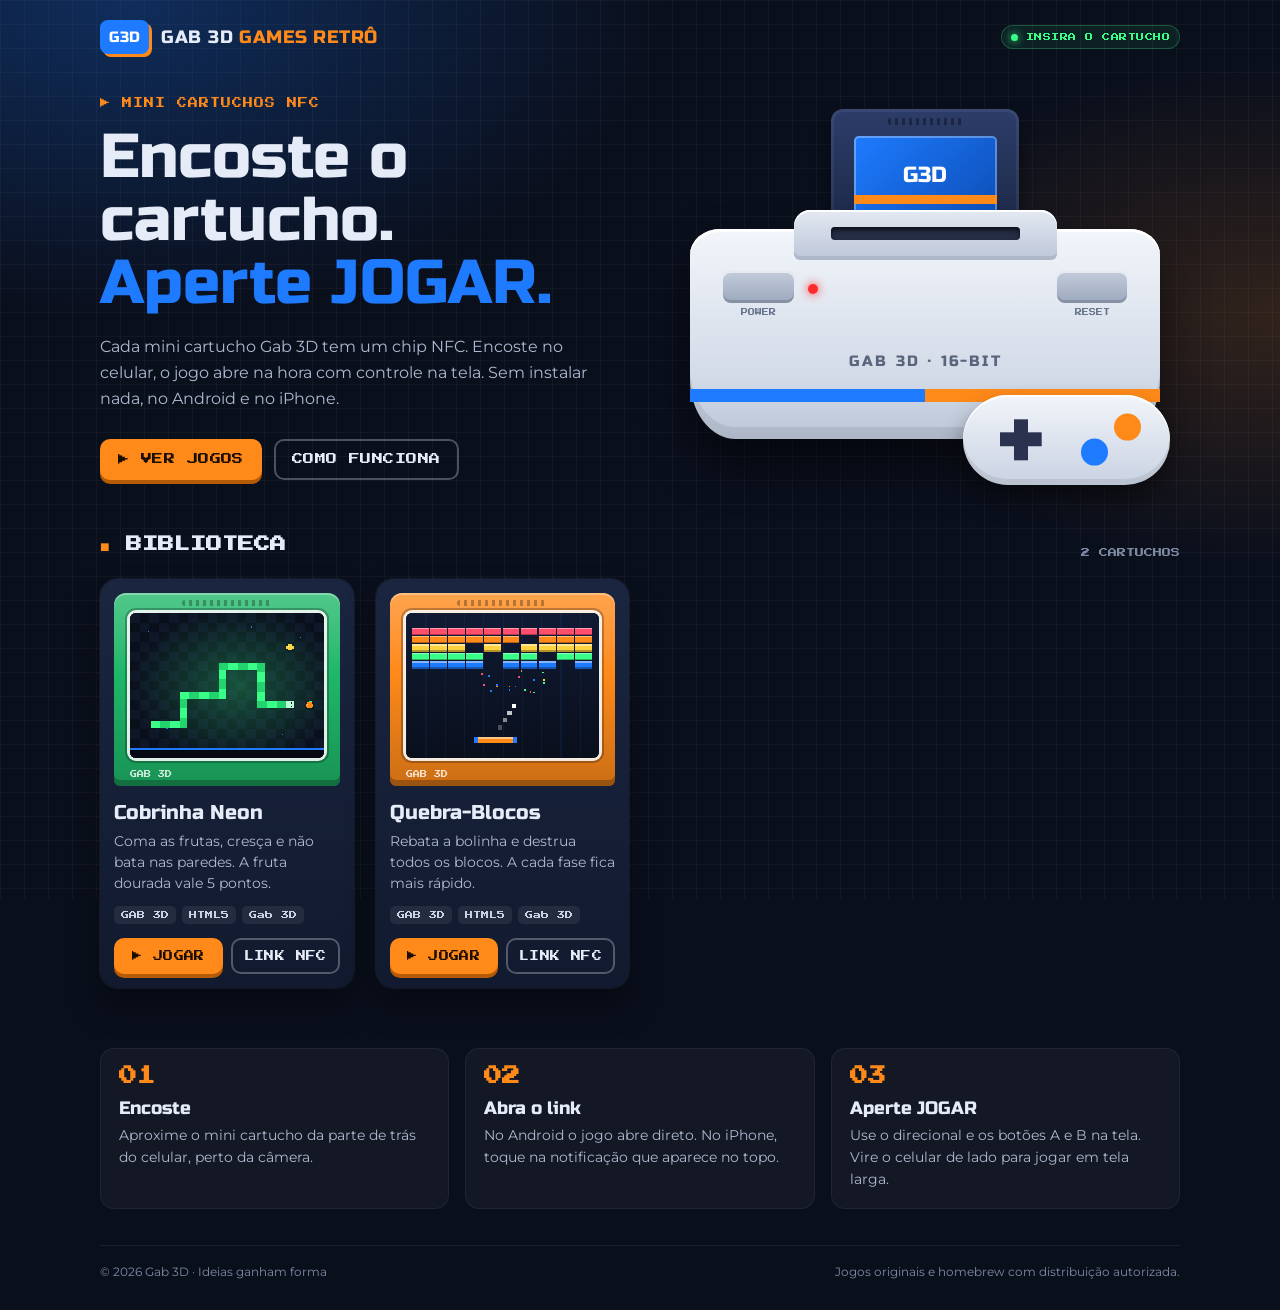
==== index.html @ 35374d84 "Add files via upload" ====
<!DOCTYPE html>
<html lang="pt-BR">
<head>
  <meta charset="utf-8">
  <meta name="viewport" content="width=device-width, initial-scale=1, viewport-fit=cover, user-scalable=no">
  <title>Gab 3D Games Retrô</title>
  <meta name="description" content="Plataforma de jogos retrô da Gab 3D. Encoste o mini cartucho NFC no celular e jogue na hora.">
  <meta name="theme-color" content="#0A0F1C">
  <meta name="apple-mobile-web-app-capable" content="yes">
  <meta name="mobile-web-app-capable" content="yes">
  <meta name="apple-mobile-web-app-status-bar-style" content="black-translucent">
  <meta name="apple-mobile-web-app-title" content="Gab 3D Games">
  <meta property="og:title" content="Gab 3D Games Retrô">
  <meta property="og:description" content="Encoste o cartucho. Aperte JOGAR.">
  <meta property="og:image" content="assets/og.png">
  <link rel="manifest" href="manifest.webmanifest">
  <link rel="icon" href="assets/icone.svg" type="image/svg+xml">
  <link rel="apple-touch-icon" href="assets/icone-180.png">
  <link rel="preconnect" href="https://fonts.googleapis.com">
  <link rel="preconnect" href="https://fonts.gstatic.com" crossorigin>
  <link href="https://fonts.googleapis.com/css2?family=Press+Start+2P&family=Russo+One&family=Montserrat:wght@400;600;800&display=swap" rel="stylesheet">
  <link rel="stylesheet" href="css/style.css">
</head>
<body data-view="home">
  <div class="bg-grid" aria-hidden="true"></div>

  <!-- ===================== TELA INICIAL ===================== -->
  <section id="view-home" class="view">
    <header class="topbar">
      <a class="brand" href="#/" aria-label="Gab 3D Games Retrô — início">
        <span class="brand-mark">G3D</span>
        <span class="brand-text">GAB 3D <b>GAMES RETRÔ</b></span>
      </a>
      <span class="top-pill"><i></i>INSIRA O CARTUCHO</span>
    </header>

    <div class="hero">
      <div class="hero-copy">
        <p class="eyebrow">▶ MINI CARTUCHOS NFC</p>
        <h1>Encoste o cartucho.<br><span>Aperte JOGAR.</span></h1>
        <p class="lead">Cada mini cartucho Gab 3D tem um chip NFC. Encoste no celular, o jogo abre na hora com controle na tela. Sem instalar nada, no Android e no iPhone.</p>
        <div class="hero-actions">
          <button class="btn btn-primary" data-scroll="#biblioteca">▶ VER JOGOS</button>
          <button class="btn btn-ghost" data-scroll="#como-funciona">COMO FUNCIONA</button>
        </div>
      </div>

      <div class="console" aria-hidden="true">
        <div class="console-cart"><div class="label"><span>G3D</span></div></div>
        <div class="console-body">
          <div class="console-slot"></div>
          <div class="sw power"><small>POWER</small></div>
          <div class="sw reset"><small>RESET</small></div>
          <div class="console-led"></div>
          <div class="console-badge">GAB 3D · 16-BIT</div>
          <div class="console-stripe"></div>
        </div>
        <div class="console-pad"><i class="cross"></i><i class="b1"></i><i class="b2"></i></div>
      </div>
    </div>

    <section id="biblioteca" class="library">
      <div class="section-head">
        <h2 class="section-title">BIBLIOTECA</h2>
        <span class="section-count" id="game-count"></span>
      </div>
      <div id="game-grid" class="game-grid" aria-live="polite">
        <p class="grid-msg">Carregando cartuchos…</p>
      </div>
    </section>

    <section id="como-funciona" class="how">
      <div class="how-step"><b>01</b><h4>Encoste</h4><p>Aproxime o mini cartucho da parte de trás do celular, perto da câmera.</p></div>
      <div class="how-step"><b>02</b><h4>Abra o link</h4><p>No Android o jogo abre direto. No iPhone, toque na notificação que aparece no topo.</p></div>
      <div class="how-step"><b>03</b><h4>Aperte JOGAR</h4><p>Use o direcional e os botões A e B na tela. Vire o celular de lado para jogar em tela larga.</p></div>
    </section>

    <footer>
      <span>© <span id="ano"></span> Gab 3D · Ideias ganham forma</span>
      <span>Jogos originais e homebrew com distribuição autorizada.</span>
    </footer>
  </section>

  <!-- ===================== TELA DO JOGO ===================== -->
  <section id="view-game" class="view" hidden>
    <div class="handheld">
      <div class="hh-bar">
        <button class="hh-icon" id="btn-back" aria-label="Voltar para a biblioteca">◀</button>
        <span class="hh-title" id="game-title">—</span>
        <button class="hh-icon" id="btn-mute" aria-label="Ligar ou desligar o som">♪</button>
        <button class="hh-icon" id="btn-full" aria-label="Tela cheia">⛶</button>
      </div>

      <div class="hh-bezel">
        <div class="hh-led" id="power-led" title="Power"></div>
        <div class="hh-screen crt" id="screen">
          <div id="stage" class="stage"></div>
          <div id="insert" class="insert">
            <img id="insert-cover" alt="">
            <h2 id="insert-title"></h2>
            <p id="insert-desc"></p>
            <button id="btn-play" class="btn-play">▶ JOGAR</button>
            <p class="insert-hint" id="insert-hint">ou aperte A / START</p>
          </div>
        </div>
        <div class="hh-bezel-label">GAB 3D · PIXEL SCREEN</div>
      </div>

      <div class="hh-logo">GAB 3D<em>retrô</em></div>

      <div class="hh-controls" id="controls">
        <div class="dpad" id="dpad" role="group" aria-label="Direcional">
          <span class="d up"></span><span class="d down"></span>
          <span class="d left"></span><span class="d right"></span>
          <span class="d-center"></span>
        </div>
        <div class="meta-btns">
          <button class="pill" data-btn="select" aria-label="Select">SELECT</button>
          <button class="pill" data-btn="start" aria-label="Start">START</button>
        </div>
        <div class="ab">
          <button class="round b" data-btn="b" aria-label="Botão B">B</button>
          <button class="round a" data-btn="a" aria-label="Botão A">A</button>
        </div>
      </div>

      <div class="hh-speaker" aria-hidden="true"><i></i><i></i><i></i><i></i><i></i></div>
    </div>
    <p class="kbd-hint">TECLADO: SETAS · X = A · Z = B · ENTER = START · SHIFT = SELECT</p>
  </section>

  <div id="toast" class="toast" role="status" hidden></div>

  <script type="module" src="js/app.js"></script>
</body>
</html>
---- css/style.css ----
/* =========================================================
   GAB 3D GAMES RETRÔ — estilo principal
   Visual original inspirado nos consoles dos anos 90.
   Paleta da marca Gab 3D: navy, azul e laranja.
   ========================================================= */
:root {
  --navy: #0A0F1C;
  --navy2: #111A2E;
  --navy3: #1A2540;
  --blue: #1E7BFF;
  --orange: #FF8A1A;
  --light: #E6ECF7;
  --green: #39FF88;
  --muted: #AEB9CF;
  --shell: #DCE3EF;
  --shell-dd: #8E9AB0;
  --pixel: 'Press Start 2P', ui-monospace, monospace;
  --brand: 'Russo One', system-ui, sans-serif;
  --body: 'Montserrat', system-ui, -apple-system, sans-serif;
  --safe-t: env(safe-area-inset-top, 0px);
  --safe-b: env(safe-area-inset-bottom, 0px);
  --safe-l: env(safe-area-inset-left, 0px);
  --safe-r: env(safe-area-inset-right, 0px);
}

* { box-sizing: border-box; }
html { -webkit-text-size-adjust: 100%; scroll-behavior: smooth; }
body {
  margin: 0;
  min-height: 100vh;
  min-height: 100dvh;
  background: var(--navy);
  color: var(--light);
  font-family: var(--body);
  -webkit-tap-highlight-color: transparent;
  overflow-x: hidden;
}
[hidden] { display: none !important; }
a { color: inherit; }
button { font: inherit; color: inherit; }

.bg-grid {
  position: fixed; inset: 0; z-index: -1;
  background:
    radial-gradient(60% 50% at 10% 0%, rgba(30,123,255,.28), transparent 70%),
    radial-gradient(50% 40% at 100% 35%, rgba(255,138,26,.16), transparent 70%),
    linear-gradient(rgba(255,255,255,.035) 1px, transparent 1px) 0 0 / 24px 24px,
    linear-gradient(90deg, rgba(255,255,255,.035) 1px, transparent 1px) 0 0 / 24px 24px,
    var(--navy);
}

/* ---------- botões genéricos ---------- */
.btn {
  display: inline-flex; align-items: center; justify-content: center; gap: .5em;
  font-family: var(--pixel); font-size: 11px; letter-spacing: .04em; line-height: 1.2;
  padding: 14px 18px; border-radius: 10px; border: 0; cursor: pointer; text-decoration: none;
  color: var(--navy); background: var(--light);
  box-shadow: 0 4px 0 var(--shell-dd);
  transition: transform .08s, box-shadow .08s, filter .15s;
}
.btn:hover { filter: brightness(1.06); }
.btn:active { transform: translateY(3px); box-shadow: 0 1px 0 var(--shell-dd); }
.btn-primary { background: var(--orange); color: #1B0D00; box-shadow: 0 4px 0 #B55A05; }
.btn-primary:active { box-shadow: 0 1px 0 #B55A05; }
.btn-ghost { background: transparent; color: var(--light); box-shadow: inset 0 0 0 2px rgba(230,236,247,.3); }
.btn-ghost:active { transform: translateY(1px); box-shadow: inset 0 0 0 2px rgba(230,236,247,.5); }

/* =========================================================
   TELA INICIAL
   ========================================================= */
#view-home {
  max-width: 1120px; margin: 0 auto;
  padding: calc(14px + var(--safe-t)) calc(20px + var(--safe-r)) calc(32px + var(--safe-b)) calc(20px + var(--safe-l));
}
.topbar { display: flex; align-items: center; justify-content: space-between; gap: 12px; padding: 6px 0 18px; }
.brand { display: flex; align-items: center; gap: 12px; text-decoration: none; }
.brand-mark {
  font-family: var(--brand); font-size: 15px; background: var(--blue); color: #fff;
  padding: 8px 9px; border-radius: 8px; box-shadow: 3px 3px 0 var(--orange);
}
.brand-text { font-family: var(--brand); font-size: 18px; letter-spacing: .04em; }
.brand-text b { color: var(--orange); font-weight: 400; }
.top-pill {
  font-family: var(--pixel); font-size: 8px; color: var(--green); letter-spacing: .06em;
  display: flex; align-items: center; gap: 8px; padding: 8px 10px; border-radius: 999px;
  background: rgba(57,255,136,.08); box-shadow: inset 0 0 0 1px rgba(57,255,136,.25);
}
.top-pill i { width: 7px; height: 7px; border-radius: 50%; background: var(--green); box-shadow: 0 0 8px var(--green); animation: blink 1.2s steps(2) infinite; }

.hero { display: grid; grid-template-columns: 1.05fr 1fr; gap: 36px; align-items: center; padding: 26px 0 56px; }
.eyebrow { font-family: var(--pixel); font-size: 10px; color: var(--orange); letter-spacing: .1em; margin: 0 0 18px; }
.hero h1 { font-family: var(--brand); font-weight: 400; font-size: clamp(36px, 6vw, 62px); line-height: 1.02; margin: 0 0 18px; }
.hero h1 span { color: var(--blue); }
.lead { font-size: 16px; line-height: 1.65; color: var(--muted); max-width: 46ch; margin: 0 0 26px; }
.hero-actions { display: flex; gap: 12px; flex-wrap: wrap; }

/* ---------- console em CSS (desenho original) ---------- */
.console { position: relative; width: 100%; max-width: 470px; aspect-ratio: 5 / 4; justify-self: center; isolation: isolate; }
.console-body {
  position: absolute; left: 0; right: 0; bottom: 10%; height: 56%; z-index: 2;
  background: linear-gradient(180deg, #F2F5FA 0%, #D3DBE8 70%, #BCC6D8 100%);
  border-radius: 30px 30px 46px 46px / 26px 26px 60px 60px;
  box-shadow: inset 0 3px 0 #fff, inset 0 -12px 0 rgba(0,0,0,.08), 0 26px 44px rgba(0,0,0,.5);
}
.console-slot {
  position: absolute; left: 22%; right: 22%; top: -9%; height: 24%;
  background: linear-gradient(#E4E9F2, #BCC6D8); border-radius: 16px 16px 6px 6px;
  box-shadow: inset 0 2px 0 #fff, inset 0 -4px 0 rgba(0,0,0,.08);
}
.console-slot::after {
  content: ""; position: absolute; left: 14%; right: 14%; top: 34%; height: 26%;
  background: #252E45; border-radius: 4px; box-shadow: inset 0 3px 5px rgba(0,0,0,.7);
}
.console-cart {
  position: absolute; left: 30%; right: 30%; top: 2%; height: 40%; z-index: 1;
  background: linear-gradient(#2C3D69, #18233F); border-radius: 12px 12px 4px 4px;
  box-shadow: inset 0 0 0 3px rgba(255,255,255,.06), 0 8px 16px rgba(0,0,0,.4);
  animation: cartIn 3.6s ease-in-out infinite;
}
.console-cart::before {
  content: ""; position: absolute; top: 6%; left: 30%; right: 30%; height: 5%;
  background: repeating-linear-gradient(90deg, rgba(0,0,0,.35) 0 3px, transparent 3px 7px); border-radius: 2px;
}
.console-cart .label {
  position: absolute; inset: 18% 12% 30%; border-radius: 5px; display: grid; place-items: center;
  background: linear-gradient(135deg, var(--blue), #0D4FB8);
  box-shadow: inset 0 0 0 2px rgba(255,255,255,.3); overflow: hidden;
  font-family: var(--brand); color: #fff; font-size: clamp(14px, 2.6vw, 22px);
}
.console-cart .label::after { content: ""; position: absolute; left: 0; right: 0; bottom: 12%; height: 12%; background: var(--orange); }
@keyframes cartIn { 0%, 15% { transform: translateY(-34%); } 45%, 85% { transform: translateY(0); } 100% { transform: translateY(-34%); } }
.sw {
  position: absolute; top: 20%; width: 15%; height: 15%;
  background: linear-gradient(#C3CCDB, #9CA8BE); border-radius: 8px; box-shadow: inset 0 -3px 0 rgba(0,0,0,.15), inset 0 2px 0 rgba(255,255,255,.6);
}
.sw.power { left: 7%; } .sw.reset { right: 7%; }
.sw small { position: absolute; top: 120%; left: -20%; right: -20%; text-align: center; font-family: var(--pixel); font-size: 7px; color: #6A768E; }
.console-led { position: absolute; left: 25%; top: 26%; width: 10px; height: 10px; border-radius: 50%; background: #FF2A2A; box-shadow: 0 0 10px #FF2A2A; animation: blink 2s steps(2) infinite; }
.console-badge { position: absolute; left: 50%; bottom: 33%; transform: translateX(-50%); font-family: var(--brand); color: #59647D; font-size: clamp(11px, 1.8vw, 15px); letter-spacing: .14em; white-space: nowrap; }
.console-stripe { position: absolute; left: 0; right: 0; bottom: 18%; height: 6%; background: linear-gradient(90deg, var(--blue) 0 50%, var(--orange) 50% 100%); }
.console-pad {
  position: absolute; right: -2%; bottom: -2%; width: 44%; aspect-ratio: 2.3; z-index: 3;
  background: linear-gradient(180deg, #F2F5FA, #C9D2E2); border-radius: 999px;
  box-shadow: inset 0 2px 0 #fff, inset 0 -6px 0 rgba(0,0,0,.08), 0 14px 24px rgba(0,0,0,.45);
}
.console-pad .cross {
  position: absolute; left: 18%; top: 50%; width: 20%; aspect-ratio: 1; transform: translateY(-50%);
  background: linear-gradient(#2A3250, #2A3250) center / 34% 100% no-repeat, linear-gradient(#2A3250, #2A3250) center / 100% 34% no-repeat;
}
.console-pad .b1, .console-pad .b2 { position: absolute; top: 50%; width: 13%; aspect-ratio: 1; border-radius: 50%; transform: translateY(-50%); }
.console-pad .b1 { right: 30%; background: var(--blue); margin-top: 6%; }
.console-pad .b2 { right: 14%; background: var(--orange); margin-top: -6%; }

/* ---------- biblioteca ---------- */
.section-head { display: flex; align-items: flex-end; justify-content: space-between; gap: 16px; margin: 0 0 22px; }
.section-title { font-family: var(--pixel); font-size: 16px; margin: 0; }
.section-title::before { content: "■ "; color: var(--orange); }
.section-count { font-family: var(--pixel); font-size: 9px; color: #7F8BA5; }
.game-grid { display: grid; grid-template-columns: repeat(auto-fill, minmax(250px, 1fr)); gap: 22px; }
.grid-msg { font-family: var(--pixel); font-size: 10px; line-height: 1.8; color: var(--muted); grid-column: 1 / -1; }
.grid-msg code { font-family: ui-monospace, monospace; color: var(--orange); }

.cart {
  --cart: var(--blue);
  display: flex; flex-direction: column; gap: 14px; padding: 14px;
  background: linear-gradient(180deg, var(--navy3), var(--navy2)); border-radius: 18px;
  box-shadow: 0 0 0 1px rgba(255,255,255,.06), 0 18px 30px rgba(0,0,0,.35);
  transition: transform .2s ease;
}
.cart:hover { transform: translateY(-4px); }
.cart-shell {
  position: relative; padding: 20px 16px 28px; border-radius: 12px 12px 6px 6px;
  background: var(--cart);
  background: linear-gradient(180deg, color-mix(in srgb, var(--cart) 78%, #fff), var(--cart) 40%, color-mix(in srgb, var(--cart) 80%, #000));
  box-shadow: inset 0 -6px 0 rgba(0,0,0,.25), inset 0 2px 0 rgba(255,255,255,.3);
}
.cart-shell::before {
  content: ""; position: absolute; top: 7px; left: 50%; transform: translateX(-50%); width: 40%; height: 6px;
  background: repeating-linear-gradient(90deg, rgba(0,0,0,.28) 0 3px, transparent 3px 7px); border-radius: 3px;
}
.cart-shell::after { content: "GAB 3D"; position: absolute; bottom: 8px; left: 16px; font-family: var(--pixel); font-size: 7px; color: rgba(255,255,255,.8); }
.cart-label { aspect-ratio: 4 / 3; border-radius: 6px; overflow: hidden; background: #000; box-shadow: 0 0 0 3px rgba(255,255,255,.88), 0 0 0 5px rgba(0,0,0,.25); }
.cart-label img { width: 100%; height: 100%; object-fit: cover; display: block; image-rendering: pixelated; }
.cart-info h3 { font-family: var(--brand); font-weight: 400; font-size: 20px; margin: 0 0 6px; }
.cart-info p { margin: 0 0 12px; color: var(--muted); font-size: 14px; line-height: 1.5; }
.cart-meta { display: flex; gap: 6px; flex-wrap: wrap; margin-bottom: 14px; }
.cart-meta span { font-family: var(--pixel); font-size: 8px; padding: 5px 7px; border-radius: 5px; background: rgba(255,255,255,.07); color: #C9D3E6; }
.cart-actions { display: flex; gap: 8px; }
.cart-actions .btn { flex: 1; font-size: 10px; padding: 12px 8px; }

/* ---------- como funciona ---------- */
.how { margin: 60px 0 24px; display: grid; grid-template-columns: repeat(3, 1fr); gap: 16px; scroll-margin-top: 20px; }
.how-step { background: rgba(255,255,255,.04); border: 1px solid rgba(255,255,255,.06); border-radius: 14px; padding: 18px; }
.how-step b { display: block; font-family: var(--pixel); font-size: 18px; color: var(--orange); margin-bottom: 12px; }
.how-step h4 { font-family: var(--brand); font-weight: 400; font-size: 18px; margin: 0 0 6px; }
.how-step p { margin: 0; font-size: 14px; line-height: 1.55; color: var(--muted); }
footer { margin-top: 36px; padding-top: 18px; border-top: 1px solid rgba(255,255,255,.08); display: flex; justify-content: space-between; flex-wrap: wrap; gap: 8px; font-size: 12px; color: #7F8BA5; }

@media (max-width: 760px) {
  .hero { grid-template-columns: 1fr; gap: 20px; padding-top: 0; }
  .console { order: -1; max-width: 330px; }
  .how { grid-template-columns: 1fr; }
  .top-pill { display: none; }
  .brand-text { font-size: 16px; }
}

/* =========================================================
   TELA DO JOGO — portátil original
   ========================================================= */
body[data-view="game"] { overflow: hidden; overscroll-behavior: none; position: fixed; inset: 0; }
#view-game {
  min-height: 100vh; min-height: 100dvh;
  display: flex; flex-direction: column; align-items: center; justify-content: center; gap: 10px;
  padding: calc(8px + var(--safe-t)) calc(8px + var(--safe-r)) calc(8px + var(--safe-b)) calc(8px + var(--safe-l));
  touch-action: none; user-select: none; -webkit-user-select: none; -webkit-touch-callout: none;
}
.handheld {
  position: relative;
  width: min(100%, 440px, calc((100vh - 290px) / 0.9));
  width: min(100%, 440px, calc((100dvh - 290px) / 0.9));
  min-width: min(100%, 290px);
  display: grid; grid-template-columns: 1fr; grid-template-areas: "bar" "bezel" "logo" "controls"; gap: 10px;
  padding: 12px 16px 18px;
  background: linear-gradient(160deg, #F3F6FB 0%, #DCE3EF 45%, #C5CEDF 100%);
  border-radius: 24px 24px 52px 52px;
  box-shadow: inset 0 2px 0 #fff, inset 0 -6px 0 rgba(0,0,0,.08), 0 30px 60px rgba(0,0,0,.55);
  color: #2B3550;
}
.hh-bar { grid-area: bar; display: flex; align-items: center; gap: 8px; }
.hh-icon {
  width: 38px; height: 34px; flex: 0 0 auto; border: 0; border-radius: 10px; cursor: pointer;
  background: rgba(10,15,28,.08); color: #2B3550; font-size: 16px; line-height: 1; display: grid; place-items: center;
  font-family: system-ui, sans-serif;
}
.hh-icon:active { background: rgba(10,15,28,.18); }
.hh-icon.off { color: #9AA4BA; text-decoration: line-through; }
.hh-title { flex: 1; min-width: 0; text-align: center; font-family: var(--pixel); font-size: 10px; letter-spacing: .05em; white-space: nowrap; overflow: hidden; text-overflow: ellipsis; }

.hh-bezel {
  grid-area: bezel; position: relative; min-width: 0;
  padding: 14px 22px 9px; border-radius: 14px 14px 30px 30px;
  background: linear-gradient(180deg, #2A3350, #1A2137); box-shadow: inset 0 2px 6px rgba(0,0,0,.5);
}
.hh-led { position: absolute; left: 8px; top: 45%; width: 7px; height: 7px; border-radius: 50%; background: #3A1414; transition: background .3s, box-shadow .3s; }
.hh-led.on { background: #FF3B3B; box-shadow: 0 0 8px #FF3B3B; }
.hh-screen { position: relative; width: 100%; aspect-ratio: 10 / 9; background: #05070D; border-radius: 4px; overflow: hidden; box-shadow: 0 0 0 2px #0B0F1B; }
.stage, .stage iframe { position: absolute; inset: 0; width: 100%; height: 100%; border: 0; display: block; background: #000; }
.crt::after { content: ""; position: absolute; inset: 0; z-index: 3; pointer-events: none; background: repeating-linear-gradient(0deg, rgba(0,0,0,.16) 0 1px, transparent 1px 3px); }
.crt::before { content: ""; position: absolute; inset: 0; z-index: 3; pointer-events: none; box-shadow: inset 0 0 36px rgba(0,0,0,.55); }
.hh-bezel-label { font-family: var(--pixel); font-size: 7px; color: #7D88A8; text-align: center; margin-top: 8px; letter-spacing: .1em; }

.insert {
  position: absolute; inset: 0; z-index: 2; padding: 10px;
  display: flex; flex-direction: column; align-items: center; justify-content: center; gap: 7px; text-align: center;
  background: radial-gradient(80% 70% at 50% 38%, #172552, #05070D);
  animation: boot .55s ease-out;
}
@keyframes boot { 0% { clip-path: inset(49% 0 49% 0); filter: brightness(3); } 60% { clip-path: inset(0); filter: brightness(1.5); } 100% { clip-path: inset(0); filter: none; } }
.insert img { width: 50%; max-width: 190px; aspect-ratio: 4 / 3; object-fit: cover; border-radius: 4px; box-shadow: 0 0 0 2px #fff, 0 6px 18px rgba(0,0,0,.6); image-rendering: pixelated; background: #000; }
.insert h2 { font-family: var(--pixel); font-size: clamp(9px, 3.2vw, 13px); line-height: 1.4; margin: 4px 0 0; color: #fff; }
.insert p { margin: 0; font-size: clamp(10px, 2.9vw, 13px); line-height: 1.4; color: #AAB6D0; max-width: 30ch;
  display: -webkit-box; -webkit-line-clamp: 2; -webkit-box-orient: vertical; overflow: hidden; }
.btn-play {
  margin-top: 4px; padding: 11px 20px; border: 0; border-radius: 10px; cursor: pointer;
  font-family: var(--pixel); font-size: clamp(11px, 3.6vw, 15px); color: #1B0D00; background: var(--orange);
  box-shadow: 0 4px 0 #B55A05, 0 0 26px rgba(255,138,26,.45);
  animation: pulse 1.4s ease-in-out infinite;
}
.btn-play:active { transform: translateY(3px); box-shadow: 0 1px 0 #B55A05; animation: none; }
@keyframes pulse { 50% { transform: scale(1.06); } }
.insert-hint { font-family: var(--pixel); font-size: 7px; color: #6F7EA3; margin: 2px 0 0 !important; }

.hh-logo { grid-area: logo; font-family: var(--brand); font-size: 19px; line-height: 1; color: #2F3B63; letter-spacing: .04em; padding-left: 6px; }
.hh-logo em { font-style: italic; color: var(--orange); font-size: .85em; margin-left: 6px; }

/* ---------- controles ---------- */
.hh-controls {
  grid-area: controls; display: grid; grid-template-columns: 1fr auto 1fr;
  grid-template-areas: "dpad . ab" "meta meta meta"; align-items: center; row-gap: 14px; padding: 2px 4px 4px;
}
.dpad { grid-area: dpad; justify-self: start; position: relative; width: min(132px, 34vw); aspect-ratio: 1; touch-action: none; cursor: pointer; isolation: isolate; }
.dpad::before { content: ""; position: absolute; inset: -9%; border-radius: 50%; background: rgba(10,15,28,.07); z-index: -1; }
.dpad .d, .dpad .d-center { position: absolute; background: #232A40; }
.dpad .d { box-shadow: inset 0 -3px 0 rgba(0,0,0,.4); }
.dpad .up    { left: 33.33%; top: 0;    width: 33.34%; height: 36%; border-radius: 6px 6px 0 0; }
.dpad .down  { left: 33.33%; bottom: 0; width: 33.34%; height: 36%; border-radius: 0 0 6px 6px; }
.dpad .left  { top: 33.33%;  left: 0;   height: 33.34%; width: 36%; border-radius: 6px 0 0 6px; }
.dpad .right { top: 33.33%;  right: 0;  height: 33.34%; width: 36%; border-radius: 0 6px 6px 0; }
.dpad .d-center { left: 33%; top: 33%; width: 34%; height: 34%; }
.dpad .d-center::after { content: ""; position: absolute; inset: 26%; border-radius: 50%; background: radial-gradient(#171C2D, #2E3756); }
.dpad .d::after { content: ""; position: absolute; left: 50%; top: 50%; width: 0; height: 0; transform: translate(-50%, -50%); border: 5px solid transparent; }
.dpad .up::after    { border-bottom-color: #46506E; margin-top: -3px; }
.dpad .down::after  { border-top-color: #46506E; margin-top: 3px; }
.dpad .left::after  { border-right-color: #46506E; margin-left: -3px; }
.dpad .right::after { border-left-color: #46506E; margin-left: 3px; }
.dpad .d.is-down { background: #141A2B; box-shadow: inset 0 2px 0 rgba(0,0,0,.5); }

.ab { grid-area: ab; justify-self: end; display: flex; gap: 14px; padding: 10px 8px; transform: rotate(-22deg); background: rgba(10,15,28,.07); border-radius: 999px; }
.round {
  width: min(60px, 15.5vw); aspect-ratio: 1; border: 0; border-radius: 50%; cursor: pointer; touch-action: none;
  font-family: var(--pixel); font-size: 13px; color: rgba(255,255,255,.92);
  box-shadow: inset 0 -4px 0 rgba(0,0,0,.25), 0 4px 0 rgba(0,0,0,.25);
}
.round.a { background: radial-gradient(circle at 35% 30%, #FFB466, var(--orange) 60%, #C8650A); }
.round.b { background: radial-gradient(circle at 35% 30%, #6AA9FF, var(--blue) 60%, #1159C4); }
.round.is-down { transform: translateY(3px); filter: brightness(.9); box-shadow: inset 0 -1px 0 rgba(0,0,0,.25), 0 1px 0 rgba(0,0,0,.25); }

.meta-btns { grid-area: meta; display: flex; justify-content: center; gap: 22px; }
.pill {
  display: flex; flex-direction: column; align-items: center; gap: 6px; padding: 4px; border: 0; background: none; cursor: pointer; touch-action: none;
  font-family: var(--pixel); font-size: 7px; color: #56617D;
}
.pill::before { content: ""; width: 46px; height: 12px; border-radius: 999px; background: #7C869D; box-shadow: inset 0 -2px 0 rgba(0,0,0,.3); transform: rotate(-22deg); }
.pill.is-down::before { background: #5A6378; box-shadow: none; }

.hh-speaker { position: absolute; right: 26px; bottom: 16px; display: flex; gap: 6px; transform: rotate(-28deg); pointer-events: none; }
.hh-speaker i { width: 5px; height: 30px; border-radius: 3px; background: rgba(10,15,28,.16); box-shadow: inset 0 1px 2px rgba(0,0,0,.25); }

.kbd-hint { font-family: var(--pixel); font-size: 8px; line-height: 1.8; color: #55617F; text-align: center; margin: 0; }
@media (hover: none) { .kbd-hint { display: none; } }

/* celular deitado: controles nas laterais */
@media (orientation: landscape) and (max-height: 560px) {
  #view-game { padding: calc(4px + var(--safe-t)) calc(8px + var(--safe-r)) calc(4px + var(--safe-b)) calc(8px + var(--safe-l)); }
  .handheld {
    width: 100%; max-width: 980px; min-width: 0;
    height: calc(100vh - 8px); height: calc(100dvh - 8px - var(--safe-t) - var(--safe-b));
    grid-template-columns: 1fr auto 1fr; grid-template-rows: auto minmax(0, 1fr) auto;
    grid-template-areas: "bar bar bar" "dpad bezel ab" "logo meta spk";
    gap: 6px 18px; padding: 6px 18px 8px; border-radius: 28px;
  }
  .hh-controls { display: contents; }
  .dpad { justify-self: center; align-self: center; width: min(140px, 22vw, 50dvh); }
  .ab { justify-self: center; align-self: center; }
  .round { width: min(58px, 9vw, 20dvh); }
  .hh-bezel { height: 100%; min-height: 0; display: flex; flex-direction: column; align-items: center; justify-content: center; padding: 8px 20px; }
  .hh-screen { flex: 1 1 auto; min-height: 0; height: 100%; width: auto; max-width: 100%; }
  .hh-bezel-label, .kbd-hint { display: none; }
  .hh-logo { align-self: center; font-size: 15px; }
  .hh-speaker { position: static; grid-area: spk; justify-self: end; align-self: center; }
  .hh-speaker i { height: 22px; }
  .hh-bar .hh-icon { height: 28px; }
}

/* toast */
.toast {
  position: fixed; left: 50%; bottom: calc(20px + var(--safe-b)); transform: translateX(-50%); z-index: 50;
  max-width: min(92vw, 520px); padding: 12px 16px; border-radius: 10px; font-size: 13px; line-height: 1.45; overflow-wrap: anywhere;
  background: #111A2E; color: var(--light); border: 1px solid rgba(255,255,255,.1); box-shadow: 0 10px 30px rgba(0,0,0,.5);
}

@keyframes blink { 50% { opacity: .25; } }
@media (prefers-reduced-motion: reduce) {
  *, *::before, *::after { animation: none !important; transition: none !important; }
}
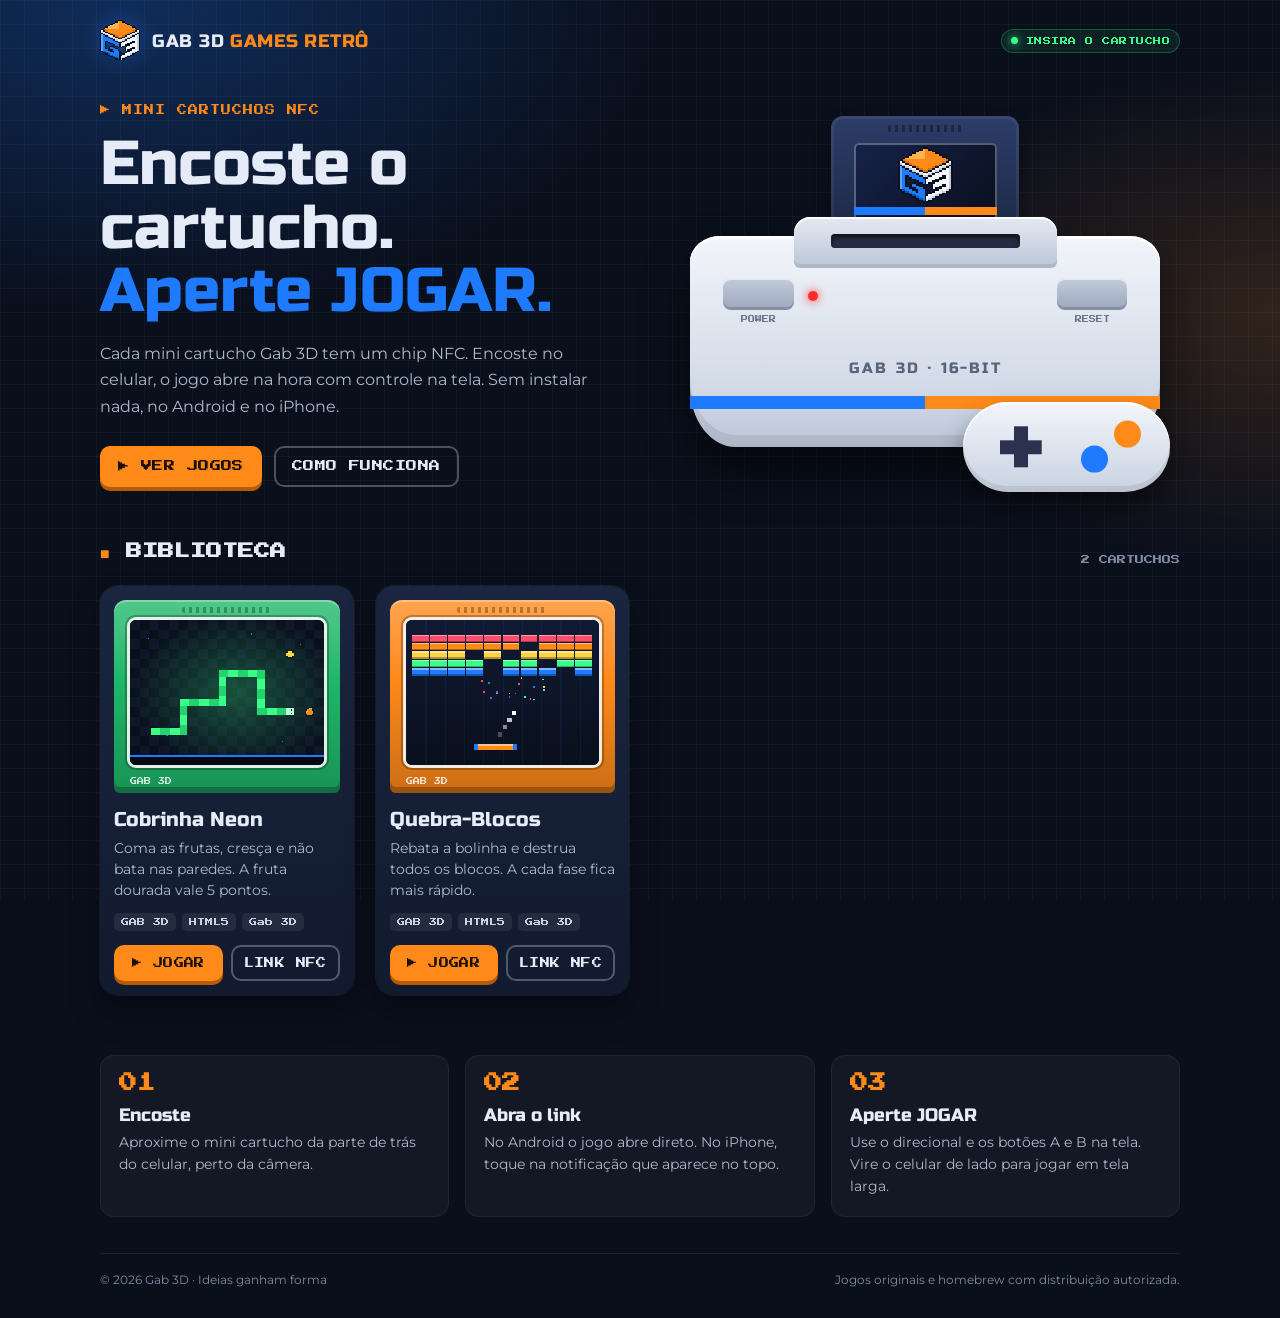
==== commit 0624cc36: "Add files via upload" ====
--- a/index.html
+++ b/index.html
@@ -28,7 +28,7 @@
   <section id="view-home" class="view">
     <header class="topbar">
       <a class="brand" href="#/" aria-label="Gab 3D Games Retrô — início">
-        <span class="brand-mark">G3D</span>
+        <img class="brand-logo" src="assets/logo-pixel.svg" alt="" width="40" height="41">
         <span class="brand-text">GAB 3D <b>GAMES RETRÔ</b></span>
       </a>
       <span class="top-pill"><i></i>INSIRA O CARTUCHO</span>
@@ -46,7 +46,7 @@
       </div>
 
       <div class="console" aria-hidden="true">
-        <div class="console-cart"><div class="label"><span>G3D</span></div></div>
+        <div class="console-cart"><div class="label"><img src="assets/logo-pixel.svg" alt=""></div></div>
         <div class="console-body">
           <div class="console-slot"></div>
           <div class="sw power"><small>POWER</small></div>
@@ -95,6 +95,11 @@
         <div class="hh-led" id="power-led" title="Power"></div>
         <div class="hh-screen crt" id="screen">
           <div id="stage" class="stage"></div>
+          <div id="boot" class="boot" hidden>
+            <img src="assets/logo-pixel.svg" alt="">
+            <p>GAB 3D</p>
+            <small>IDEIAS GANHAM FORMA</small>
+          </div>
           <div id="insert" class="insert">
             <img id="insert-cover" alt="">
             <h2 id="insert-title"></h2>
@@ -106,7 +111,7 @@
         <div class="hh-bezel-label">GAB 3D · PIXEL SCREEN</div>
       </div>
 
-      <div class="hh-logo">GAB 3D<em>retrô</em></div>
+      <div class="hh-logo"><img src="assets/logo-pixel.svg" alt="">GAB 3D<em>retrô</em></div>
 
       <div class="hh-controls" id="controls">
         <div class="dpad" id="dpad" role="group" aria-label="Direcional">
--- a/css/style.css
+++ b/css/style.css
@@ -74,10 +74,7 @@
 }
 .topbar { display: flex; align-items: center; justify-content: space-between; gap: 12px; padding: 6px 0 18px; }
 .brand { display: flex; align-items: center; gap: 12px; text-decoration: none; }
-.brand-mark {
-  font-family: var(--brand); font-size: 15px; background: var(--blue); color: #fff;
-  padding: 8px 9px; border-radius: 8px; box-shadow: 3px 3px 0 var(--orange);
-}
+.brand-logo { width: 40px; height: auto; image-rendering: pixelated; display: block; filter: drop-shadow(0 0 10px rgba(30,123,255,.35)); }
 .brand-text { font-family: var(--brand); font-size: 18px; letter-spacing: .04em; }
 .brand-text b { color: var(--orange); font-weight: 400; }
 .top-pill {
@@ -127,7 +124,9 @@
   box-shadow: inset 0 0 0 2px rgba(255,255,255,.3); overflow: hidden;
   font-family: var(--brand); color: #fff; font-size: clamp(14px, 2.6vw, 22px);
 }
-.console-cart .label::after { content: ""; position: absolute; left: 0; right: 0; bottom: 12%; height: 12%; background: var(--orange); }
+.console-cart .label { background: linear-gradient(135deg, #16224A, #0A0F1C); }
+.console-cart .label img { width: 38%; height: auto; image-rendering: pixelated; position: relative; z-index: 1; margin-bottom: 10%; }
+.console-cart .label::after { content: ""; position: absolute; left: 0; right: 0; bottom: 8%; height: 10%; background: linear-gradient(90deg, var(--blue) 0 50%, var(--orange) 50%); }
 @keyframes cartIn { 0%, 15% { transform: translateY(-34%); } 45%, 85% { transform: translateY(0); } 100% { transform: translateY(-34%); } }
 .sw {
   position: absolute; top: 20%; width: 15%; height: 15%;
@@ -270,7 +269,20 @@
 @keyframes pulse { 50% { transform: scale(1.06); } }
 .insert-hint { font-family: var(--pixel); font-size: 7px; color: #6F7EA3; margin: 2px 0 0 !important; }
 
-.hh-logo { grid-area: logo; font-family: var(--brand); font-size: 19px; line-height: 1; color: #2F3B63; letter-spacing: .04em; padding-left: 6px; }
+.hh-logo { grid-area: logo; display: flex; align-items: center; gap: 8px; font-family: var(--brand); font-size: 19px; line-height: 1; color: #2F3B63; letter-spacing: .04em; padding-left: 6px; }
+.hh-logo img { height: 24px; width: auto; image-rendering: pixelated; }
+
+/* ---------- abertura Gab 3D (ao apertar JOGAR) ---------- */
+.boot {
+  position: absolute; inset: 0; z-index: 4; display: flex; flex-direction: column; align-items: center; justify-content: center; gap: 8px;
+  background: #0A0F1C; animation: bootOut .35s ease-in 1.55s forwards;
+}
+.boot img { width: 30%; max-width: 120px; image-rendering: pixelated; animation: logoDrop .7s steps(7) both; }
+.boot p { margin: 4px 0 0; font-family: var(--pixel); font-size: clamp(12px, 4vw, 18px); color: #fff; letter-spacing: .12em; animation: bootText .3s steps(2) .75s both; }
+.boot small { font-family: var(--pixel); font-size: clamp(6px, 1.9vw, 8px); color: var(--orange); letter-spacing: .1em; animation: bootText .3s steps(2) 1s both; }
+@keyframes logoDrop { 0% { transform: translateY(-160%); } 80% { transform: translateY(6%); } 100% { transform: translateY(0); } }
+@keyframes bootText { from { opacity: 0; } to { opacity: 1; } }
+@keyframes bootOut { to { opacity: 0; visibility: hidden; } }
 .hh-logo em { font-style: italic; color: var(--orange); font-size: .85em; margin-left: 6px; }
 
 /* ---------- controles ---------- */
@@ -337,6 +349,7 @@
   .hh-screen { flex: 1 1 auto; min-height: 0; height: 100%; width: auto; max-width: 100%; }
   .hh-bezel-label, .kbd-hint { display: none; }
   .hh-logo { align-self: center; font-size: 15px; }
+  .hh-logo img { height: 18px; }
   .hh-speaker { position: static; grid-area: spk; justify-self: end; align-self: center; }
   .hh-speaker i { height: 22px; }
   .hh-bar .hh-icon { height: 28px; }
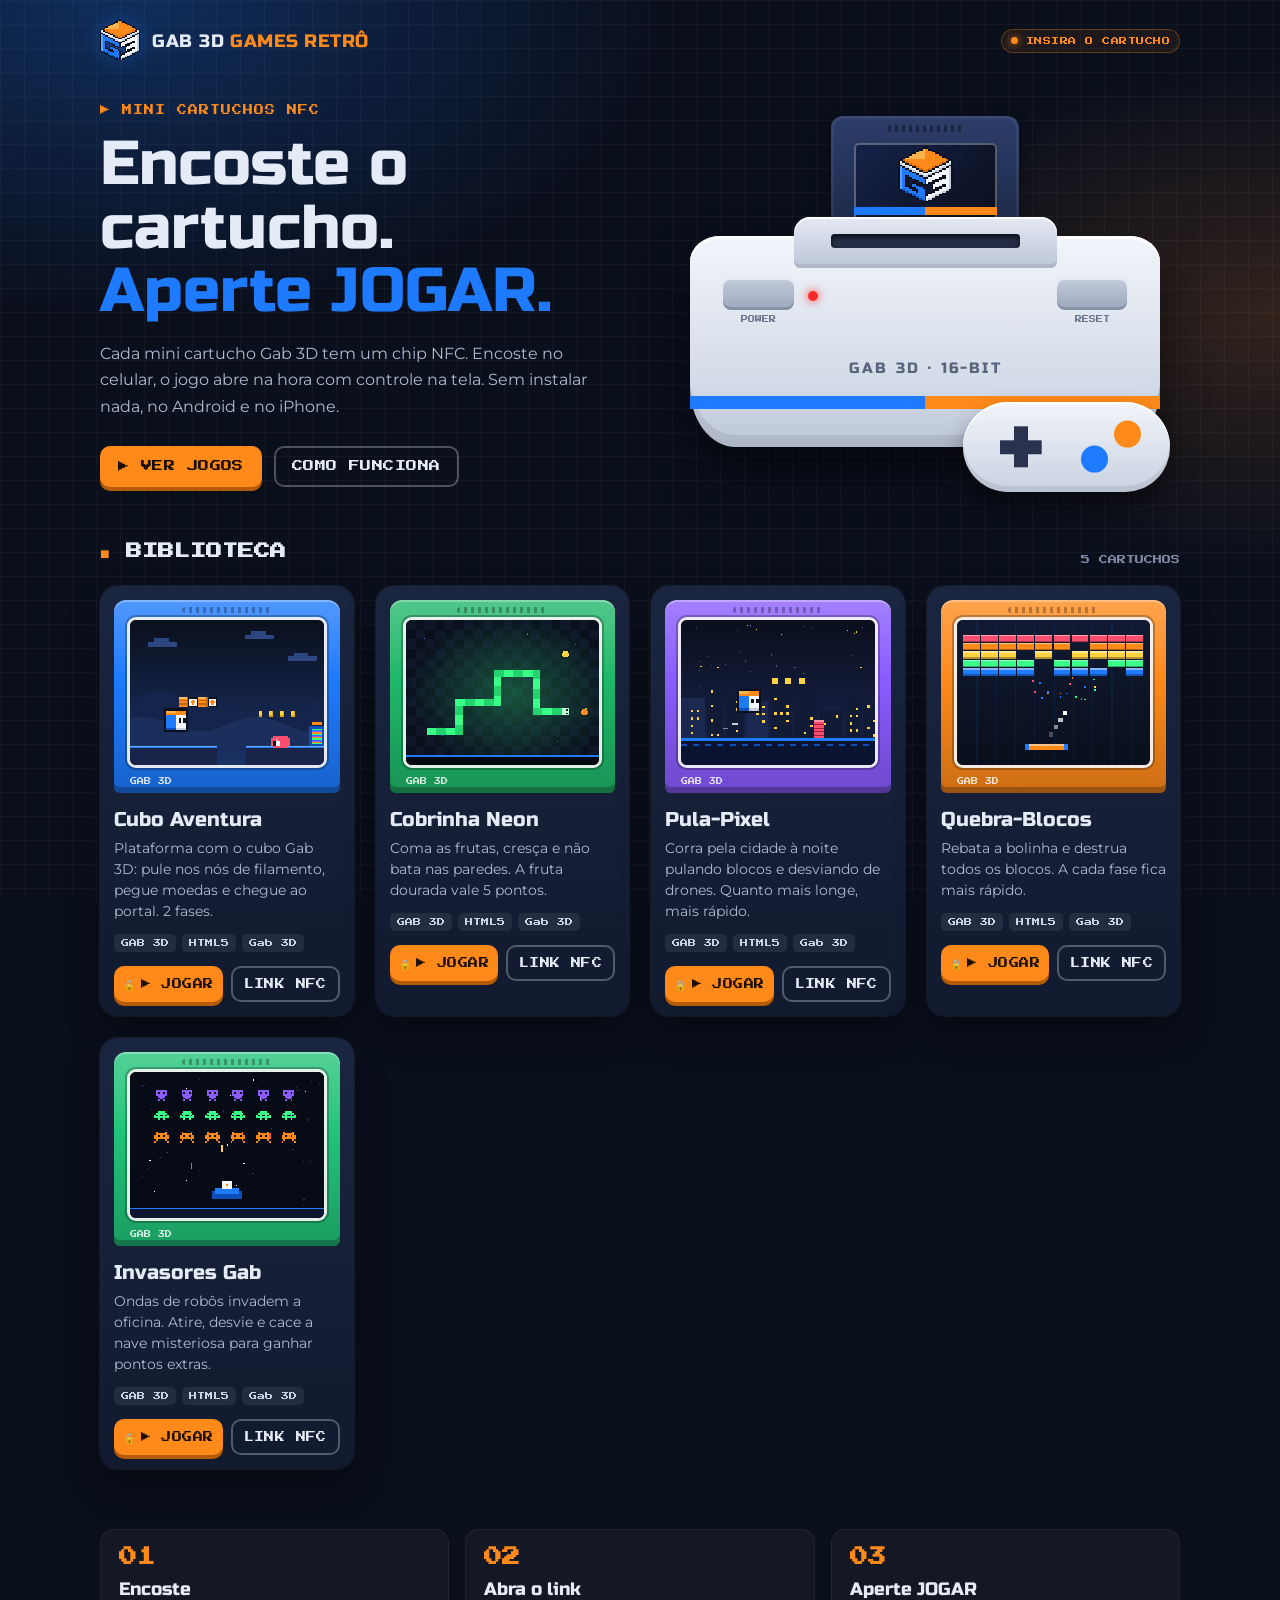
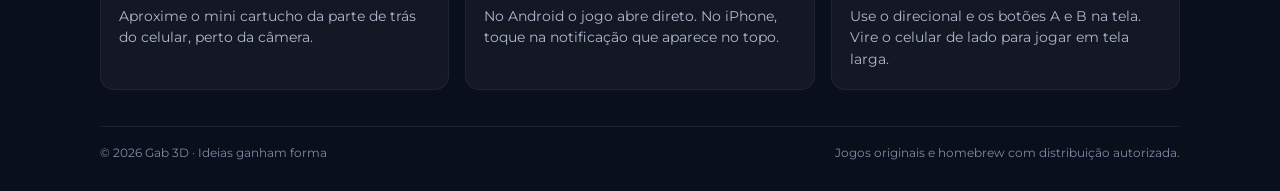
==== commit d95b1065: "Add files via upload" ====
--- a/index.html
+++ b/index.html
@@ -31,7 +31,7 @@
         <img class="brand-logo" src="assets/logo-pixel.svg" alt="" width="40" height="41">
         <span class="brand-text">GAB 3D <b>GAMES RETRÔ</b></span>
       </a>
-      <span class="top-pill"><i></i>INSIRA O CARTUCHO</span>
+      <span class="top-pill" id="top-pill"><i></i>INSIRA O CARTUCHO</span>
     </header>
 
     <div class="hero">
@@ -82,7 +82,7 @@
   </section>
 
   <!-- ===================== TELA DO JOGO ===================== -->
-  <section id="view-game" class="view" hidden>
+  <section id="view-game" class="view" data-botoes="4" hidden>
     <div class="handheld">
       <div class="hh-bar">
         <button class="hh-icon" id="btn-back" aria-label="Voltar para a biblioteca">◀</button>
@@ -106,6 +106,10 @@
             <p id="insert-desc"></p>
             <button id="btn-play" class="btn-play">▶ JOGAR</button>
             <p class="insert-hint" id="insert-hint">ou aperte A / START</p>
+            <div id="insert-lock" class="insert-lock" hidden>
+              <b>🔒 INSIRA SEU CARTUCHO</b>
+              <span>Encoste a sua fita Gab 3D no celular para liberar os jogos.</span>
+            </div>
           </div>
         </div>
         <div class="hh-bezel-label">GAB 3D · PIXEL SCREEN</div>
@@ -123,15 +127,19 @@
           <button class="pill" data-btn="select" aria-label="Select">SELECT</button>
           <button class="pill" data-btn="start" aria-label="Start">START</button>
         </div>
-        <div class="ab">
+        <div class="abxy">
+          <button class="round x" data-btn="x" aria-label="Botão X">X</button>
+          <button class="round y" data-btn="y" aria-label="Botão Y">Y</button>
+          <button class="round z" data-btn="z" aria-label="Botão Z">Z</button>
+          <button class="round a" data-btn="a" aria-label="Botão A">A</button>
           <button class="round b" data-btn="b" aria-label="Botão B">B</button>
-          <button class="round a" data-btn="a" aria-label="Botão A">A</button>
+          <button class="round c" data-btn="c" aria-label="Botão C">C</button>
         </div>
       </div>
 
       <div class="hh-speaker" aria-hidden="true"><i></i><i></i><i></i><i></i><i></i></div>
     </div>
-    <p class="kbd-hint">TECLADO: SETAS · X = A · Z = B · ENTER = START · SHIFT = SELECT</p>
+    <p class="kbd-hint">TECLADO: SETAS · X = A · Z = B · C = C · S = X · A = Y · D = Z · ENTER = START · SHIFT = SELECT</p>
   </section>
 
   <div id="toast" class="toast" role="status" hidden></div>
--- a/css/style.css
+++ b/css/style.css
@@ -82,6 +82,8 @@
   display: flex; align-items: center; gap: 8px; padding: 8px 10px; border-radius: 999px;
   background: rgba(57,255,136,.08); box-shadow: inset 0 0 0 1px rgba(57,255,136,.25);
 }
+.top-pill:not(.on) { color: var(--orange); background: rgba(255,138,26,.08); box-shadow: inset 0 0 0 1px rgba(255,138,26,.3); }
+.top-pill:not(.on) i { background: var(--orange); box-shadow: 0 0 8px var(--orange); }
 .top-pill i { width: 7px; height: 7px; border-radius: 50%; background: var(--green); box-shadow: 0 0 8px var(--green); animation: blink 1.2s steps(2) infinite; }
 
 .hero { display: grid; grid-template-columns: 1.05fr 1fr; gap: 36px; align-items: center; padding: 26px 0 56px; }
@@ -199,7 +201,8 @@
   .hero { grid-template-columns: 1fr; gap: 20px; padding-top: 0; }
   .console { order: -1; max-width: 330px; }
   .how { grid-template-columns: 1fr; }
-  .top-pill { display: none; }
+  .top-pill { font-size: 7px; padding: 6px 8px; }
+  .brand-text b { display: none; }
   .brand-text { font-size: 16px; }
 }
 
@@ -268,6 +271,11 @@
 .btn-play:active { transform: translateY(3px); box-shadow: 0 1px 0 #B55A05; animation: none; }
 @keyframes pulse { 50% { transform: scale(1.06); } }
 .insert-hint { font-family: var(--pixel); font-size: 7px; color: #6F7EA3; margin: 2px 0 0 !important; }
+.insert.bloqueado img { filter: grayscale(1) brightness(.5); }
+.insert-lock { display: flex; flex-direction: column; gap: 6px; align-items: center; margin-top: 6px; }
+.insert-lock b { font-family: var(--pixel); font-size: clamp(9px, 3vw, 12px); color: var(--orange); font-weight: 400; animation: blink 1.2s steps(2) infinite; }
+.insert-lock span { font-size: clamp(10px, 2.8vw, 12px); color: #AAB6D0; max-width: 28ch; line-height: 1.4; }
+body.sem-fita .cart-actions .btn-primary::before { content: "🔒"; }
 
 .hh-logo { grid-area: logo; display: flex; align-items: center; gap: 8px; font-family: var(--brand); font-size: 19px; line-height: 1; color: #2F3B63; letter-spacing: .04em; padding-left: 6px; }
 .hh-logo img { height: 24px; width: auto; image-rendering: pixelated; }
@@ -307,15 +315,47 @@
 .dpad .right::after { border-left-color: #46506E; margin-left: 3px; }
 .dpad .d.is-down { background: #141A2B; box-shadow: inset 0 2px 0 rgba(0,0,0,.5); }
 
-.ab { grid-area: ab; justify-self: end; display: flex; gap: 14px; padding: 10px 8px; transform: rotate(-22deg); background: rgba(10,15,28,.07); border-radius: 999px; }
+.abxy {
+  grid-area: ab; justify-self: end; position: relative; isolation: isolate;
+  width: min(150px, 38vw); aspect-ratio: 1;
+  display: grid; grid-template: repeat(3, 1fr) / repeat(3, 1fr);
+  grid-template-areas: ". x ." "y . a" ". b .";
+}
+.abxy::before { content: ""; position: absolute; inset: -6%; border-radius: 50%; background: rgba(10,15,28,.07); z-index: -1; }
+.abxy .x { grid-area: x; } .abxy .y { grid-area: y; } .abxy .a { grid-area: a; } .abxy .b { grid-area: b; }
+.abxy .c, .abxy .z { display: none; }
+
+/* 2 botões: A e B grandes, na diagonal */
+[data-botoes="2"] .abxy { grid-template: repeat(2, 1fr) / repeat(2, 1fr); grid-template-areas: ". a" "b ."; width: min(140px, 36vw); }
+[data-botoes="2"] .abxy .x, [data-botoes="2"] .abxy .y { display: none; }
+[data-botoes="2"] .round { transform: scale(1.02); }
+[data-botoes="2"] .round.is-down { transform: scale(1.02) translateY(3px); }
+
+/* 6 botões: duas fileiras de 3, estilo controle de luta */
+[data-botoes="6"] .abxy {
+  aspect-ratio: 3 / 2; width: min(176px, 46vw); gap: 4px;
+  grid-template: repeat(2, 1fr) / repeat(3, 1fr); grid-template-areas: "x y z" "a b c";
+}
+[data-botoes="6"] .abxy::before { inset: -8% -6%; border-radius: 40px; }
+[data-botoes="6"] .abxy .c, [data-botoes="6"] .abxy .z { display: block; }
+[data-botoes="6"] .abxy .c { grid-area: c; } [data-botoes="6"] .abxy .z { grid-area: z; }
+[data-botoes="6"] .round { transform: scale(.98); font-size: 11px; }
+[data-botoes="6"] .round.is-down { transform: scale(.98) translateY(3px); }
+[data-botoes="6"] .abxy .x, [data-botoes="6"] .abxy .a { margin-top: 14%; }
+[data-botoes="6"] .abxy .z, [data-botoes="6"] .abxy .c { margin-top: -14%; }
+[data-botoes="6"] .dpad { width: min(124px, 31vw); }
 .round {
-  width: min(60px, 15.5vw); aspect-ratio: 1; border: 0; border-radius: 50%; cursor: pointer; touch-action: none;
+  width: 100%; aspect-ratio: 1; place-self: center; transform: scale(1.12); border: 0; border-radius: 50%; cursor: pointer; touch-action: none;
   font-family: var(--pixel); font-size: 13px; color: rgba(255,255,255,.92);
   box-shadow: inset 0 -4px 0 rgba(0,0,0,.25), 0 4px 0 rgba(0,0,0,.25);
 }
 .round.a { background: radial-gradient(circle at 35% 30%, #FFB466, var(--orange) 60%, #C8650A); }
 .round.b { background: radial-gradient(circle at 35% 30%, #6AA9FF, var(--blue) 60%, #1159C4); }
-.round.is-down { transform: translateY(3px); filter: brightness(.9); box-shadow: inset 0 -1px 0 rgba(0,0,0,.25), 0 1px 0 rgba(0,0,0,.25); }
+.round.x { background: radial-gradient(circle at 35% 30%, #FFFFFF, #E6ECF7 60%, #AEB9CF); color: #2B3550; }
+.round.y { background: radial-gradient(circle at 35% 30%, #4A5680, #2A3350 60%, #161C30); }
+.round.c { background: radial-gradient(circle at 35% 30%, #7DF5B4, #22C47A 60%, #138A53); }
+.round.z { background: radial-gradient(circle at 35% 30%, #B59BFF, #8A5CFF 60%, #5B33C4); }
+.round.is-down { transform: scale(1.12) translateY(3px); filter: brightness(.9); box-shadow: inset 0 -1px 0 rgba(0,0,0,.25), 0 1px 0 rgba(0,0,0,.25); }
 
 .meta-btns { grid-area: meta; display: flex; justify-content: center; gap: 22px; }
 .pill {
@@ -343,8 +383,9 @@
   }
   .hh-controls { display: contents; }
   .dpad { justify-self: center; align-self: center; width: min(140px, 22vw, 50dvh); }
-  .ab { justify-self: center; align-self: center; }
-  .round { width: min(58px, 9vw, 20dvh); }
+  .abxy { justify-self: center; align-self: center; width: min(150px, 24vw, 55dvh); }
+  [data-botoes="2"] .abxy { width: min(140px, 22vw, 50dvh); }
+  [data-botoes="6"] .abxy { width: min(190px, 28vw, 70dvh); }
   .hh-bezel { height: 100%; min-height: 0; display: flex; flex-direction: column; align-items: center; justify-content: center; padding: 8px 20px; }
   .hh-screen { flex: 1 1 auto; min-height: 0; height: 100%; width: auto; max-width: 100%; }
   .hh-bezel-label, .kbd-hint { display: none; }
